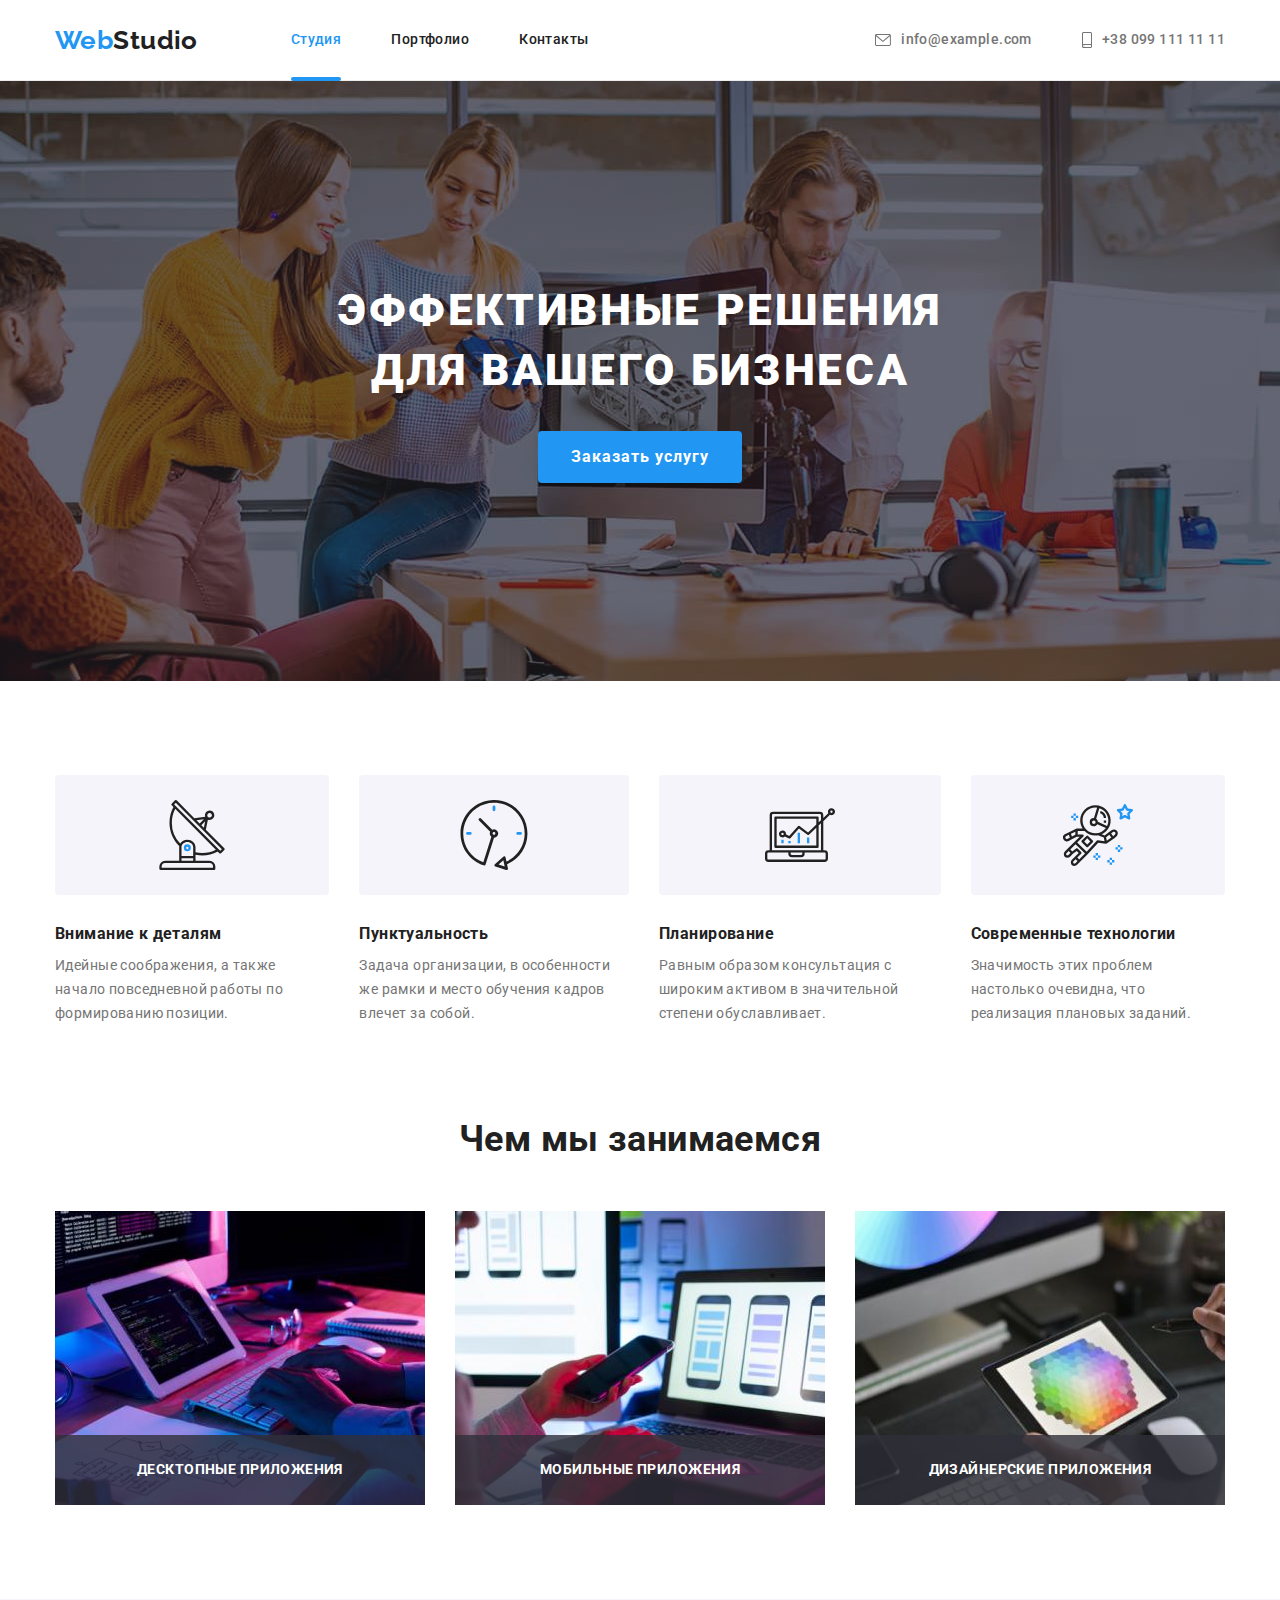
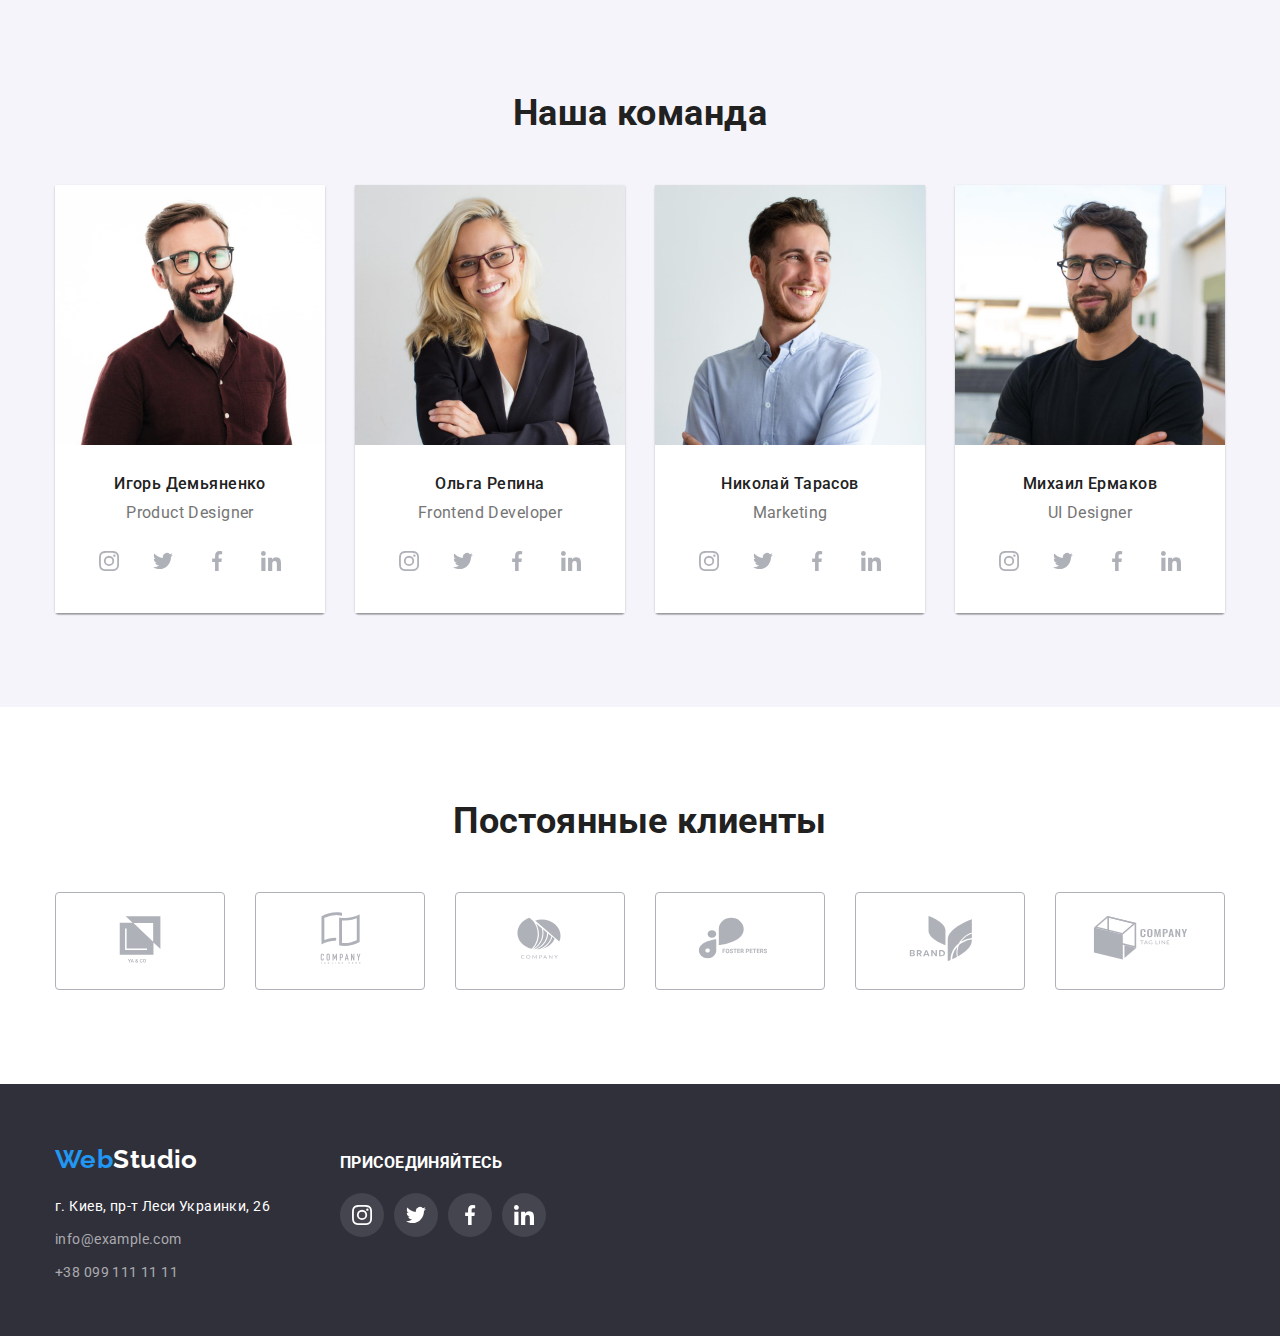
==== index.html @ 64d3f8d0 "new files" ====
<!DOCTYPE html>
<html lang="ru">

    <!-- Служебная информация -->

  <head>
    <meta charset="UTF-8">
    <meta http-equiv="X-UA-Compatible" content="IE=edge">
    <meta name="viewport" content="width=device-width, initial-scale=1.0">
    <title>Заголовок документа</title>
    <link rel="stylesheet" href="https://fonts.googleapis.com/css2?family=Raleway:wght@700&family=Roboto:wght@400;500;700;900&display=swap"/>
    <link rel="stylesheet" href="https://cdnjs.cloudflare.com/ajax/libs/modern-normalize/1.1.0/modern-normalize.min.css"/>
    <link rel="stylesheet" href="./css/styles.css"/>
  </head>

    <!-- Содержание -->

  <body>

    <!-- Шапка сайта -->

  <header class="page-header">
    <div class="container header-container">
           <a class="logo" href="./index.html"><span class="span">Web</span>Studio</a>
      <nav class="main-nav">
        <ul class="sitenav">
          <li class="sitenav-item"><a href="./index.html" class="sitenav-link current">Студия</a></li>
          <li class="sitenav-item"><a href="./portfolio.html" class="sitenav-link">Портфолио</a></li>
          <li class="sitenav-item"><a href="" class="sitenav-link">Контакты</a></li>
        </ul>
      </nav>
        <ul class="contacts">
          <li class="contacts-item"><a href="mailto:info@example.com" class="contacts-link">
            <svg class="contacts-icon" width="16" height="12">
              <use href="./images/symbol-defs.svg#icon-envelope"></use>
            </svg>info@example.com</a>
          </li>
          <li class="contacts-item"><a href="tel:+380991111111" class="contacts-link">
            <svg class="contacts-icon" width="10" height="16">
              <use href="./images/symbol-defs.svg#icon-smartphone"></use>
            </svg>+38 099 111 11 11</a>
          </li>
        </ul>
    </div>
  </header>

      <!-- Уникальный контент страницы -->

    <main>

      <!-- Герой -->

      <section class="hero image-hero">
       <div class="container">
        <h1 class="hero-title">Эффективные решения для вашего бизнеса</h1>
        <button class="hero-button" data-modal-open type="button">Заказать услугу</button>
       </div>
      </section>

      <!-- Особенности компании -->

      <section class="section">
      <div class="container">
        <h2 class="section-title visually-hidden">Особенности компании</h2>
        <ul class="feature">
          <li class="feature-item">
             <div class="feature-fon-icon"> 
              <svg class="feature-icon">
               <use href="./images/symbol-defs.svg#icon-antenna"></use>
              </svg>
             </div>
            <h3 class="feature-title">Внимание к деталям</h3>
            <p class="feature-description">Идейные соображения, а также начало повседневной работы по формированию позиции.</p>
          </li>
          <li class="feature-item">
             <div class="feature-fon-icon"> 
              <svg class="feature-icon">
               <use href="./images/symbol-defs.svg#icon-clock"></use>
              </svg>
             </div>
            <h3 class="feature-title">Пунктуальность</h3>
            <p class="feature-description">Задача организации, в особенности же рамки и место обучения кадров влечет за собой.</p>
          </li>
          <li class="feature-item">
             <div class="feature-fon-icon"> 
              <svg class="feature-icon">
               <use href="./images/symbol-defs.svg#icon-diagram"></use>
              </svg>
             </div>
            <h3 class="feature-title">Планирование</h3>
            <p class="feature-description">Равным образом консультация с широким активом в значительной степени обуславливает.</p>
          </li>
          <li class="feature-item">
             <div class="feature-fon-icon"> 
              <svg class="feature-icon">
               <use href="./images/symbol-defs.svg#icon-astronaut"></use>
              </svg>
             </div>
            <h3 class="feature-title">Современные технологии</h3>
            <p class="feature-description">Значимость этих проблем настолько очевидна, что реализация плановых заданий.</p>
          </li>
        </ul>
      </div> 
      </section>

      <!-- Чем мы занимаемся -->

      <section class="section work-section">
       <div class="container">
        <h2 class="section-title">Чем мы занимаемся</h2>
        <ul class="list">
          <li class="list-item">
           <div class="work-card">
            <img src="./images/programer-working.jpg" alt="программист работает за столом в офисе" width="370"/>
            <div class="work-description">ДЕСКТОПНЫЕ ПРИЛОЖЕНИЯ</div>
           </div> 
          </li>
          <li class="list-item">
           <div class="work-card">
            <img src="./images/designers-are-developing-application.jpg" alt="веб дизайнер выбирает мобильный интерфейс для проекта" width="370"/>
            <div class="work-description">МОБИЛЬНЫЕ ПРИЛОЖЕНИЯ</div>
           </div> 
          </li>
          <li class="list-item">
           <div class="work-card">
            <img src="./images/web-design-with-working-colour-selection-graphic.jpg" alt="креативный художник выбирает цвет для рабочего проекта" width="370"/>
            <div class="work-description">ДИЗАЙНЕРСКИЕ ПРИЛОЖЕНИЯ</div>
           </div> 
          </li>
        </ul>
       </div>
      </section>

      <!-- Наша команда -->

      <section class="section section-team">
       <div class="container">
        <h2 class="section-title">Наша команда</h2>
         <ul class="team">
          <li class="team-item">
           <img src="./images/1.jpg" alt="Фото Игорь Демьяненко" width="270"/>
            <div class="team-content">
             <h3 class="team-title">Игорь Демьяненко</h3>
               <p class="job-description">Product Designer</p>            
                <ul class="social-team">
                 <li class="social-link-icon">
                  <a class="social-link" href="">
                   <svg class="social-icon">
                    <use href="./images/symbol-defs.svg#icon-instagram"></use>
                   </svg>
                  </a>
                 </li>
                 <li class="social-link-icon">
                  <a class="social-link" href="">
                   <svg class="social-icon">
                    <use href="./images/symbol-defs.svg#icon-twitter"></use>
                   </svg>
                  </a>
                 </li>
                 <li class="social-link-icon">
                  <a class="social-link" href="">
                   <svg class="social-icon">
                    <use href="./images/symbol-defs.svg#icon-facebook"></use>
                   </svg>
                  </a>
                 </li>
                 <li class="social-link-icon">
                  <a class="social-link" href="">
                   <svg class="social-icon">
                    <use href="./images/symbol-defs.svg#icon-linkedin"></use>
                   </svg>
                  </a> 
                 </li>   
                </ul>
            </div> 
          </li>
          <li class="team-item">
           <img src="./images/2.jpg" alt="Фото Ольга Репина" width="270"/>
            <div class="team-content">
             <h3 class="team-title">Ольга Репина</h3>
              <p class="job-description">Frontend Developer</p>
               <ul class="social-team">
                <li class="social-link-icon">
                 <a class="social-link" href="">
                  <svg class="social-icon">
                   <use href="./images/symbol-defs.svg#icon-instagram"></use>
                  </svg>
                 </a>
                </li>
                <li class="social-link-icon">
                 <a class="social-link" href="">
                  <svg class="social-icon">
                   <use href="./images/symbol-defs.svg#icon-twitter"></use>
                  </svg>
                 </a>
                </li>
                <li class="social-link-icon">
                 <a class="social-link" href="">
                  <svg class="social-icon">
                   <use href="./images/symbol-defs.svg#icon-facebook"></use>
                  </svg>
                 </a>
                </li>
                <li class="social-link-icon">
                 <a class="social-link" href="">
                  <svg class="social-icon">
                   <use href="./images/symbol-defs.svg#icon-linkedin"></use>
                  </svg>
                 </a> 
                </li>
               </ul>
            </div>
          </li>
          <li class="team-item">
           <img src="./images/3.jpg" alt="Фото Николай Тарасов" width="270"/>
            <div class="team-content">
             <h3 class="team-title">Николай Тарасов</h3>
              <p class="job-description">Marketing</p>
               <ul class="social-team">
                <li class="social-link-icon">
                 <a class="social-link" href="">
                  <svg class="social-icon">
                   <use href="./images/symbol-defs.svg#icon-instagram"></use>
                  </svg>
                 </a>
                </li>
                <li class="social-link-icon">
                 <a class="social-link" href="">
                  <svg class="social-icon">
                   <use href="./images/symbol-defs.svg#icon-twitter"></use>
                  </svg>
                 </a>
                </li>
                <li class="social-link-icon">
                 <a class="social-link" href="">
                  <svg class="social-icon">
                   <use href="./images/symbol-defs.svg#icon-facebook"></use>
                  </svg>
                 </a>
                </li>
                <li class="social-link-icon">
                 <a class="social-link" href="">
                  <svg class="social-icon">
                   <use href="./images/symbol-defs.svg#icon-linkedin"></use>
                  </svg>
                 </a>  
                </li>
              </ul>
            </div>
          </li>
          <li class="team-item">
           <img src="./images/4.jpg" alt="Фото Михаил Ермаков" width="270"/>
            <div class="team-content">
             <h3 class="team-title">Михаил Ермаков</h3>
              <p class="job-description">UI Designer</p>
               <ul class="social-team">
                <li class="social-link-icon">
                 <a class="social-link" href="">
                  <svg class="social-icon">
                   <use href="./images/symbol-defs.svg#icon-instagram"></use>
                  </svg>
                 </a>
                </li>
                <li class="social-link-icon">
                 <a class="social-link" href="">
                  <svg class="social-icon">
                   <use href="./images/symbol-defs.svg#icon-twitter"></use>
                  </svg>
                 </a>
                </li>
                <li class="social-link-icon">
                 <a class="social-link" href="">
                  <svg class="social-icon">
                   <use href="./images/symbol-defs.svg#icon-facebook"></use>
                  </svg>
                 </a>
                </li>
                <li class="social-link-icon">
                 <a class="social-link" href="">
                  <svg class="social-icon">
                   <use href="./images/symbol-defs.svg#icon-linkedin"></use>
                  </svg>
                 </a>    
                </li>
               </ul>
            </div>
          </li>
        </ul>
       </div>
      </section>
    
      <!-- Постоянные клиенты -->
     
      <section class="section">
       <div class="container">
        <h2 class="section-title">Постоянные клиенты</h2>
        <ul class="clients">
          <li class="clients-item">
            <a href="" class="clients-link">
              <svg class="clients-icon">
                <use href="./images/symbol-defs.svg#icon-Logo1"></use>
              </svg>
            </a>
          </li> 
          <li class="clients-item">
            <a href="" class="clients-link">
              <svg class="clients-icon">
                <use href="./images/symbol-defs.svg#icon-Logo2"></use>
              </svg>
            </a>
          </li>
          <li class="clients-item">
            <a href="" class="clients-link">
              <svg class="clients-icon">
                <use href="./images/symbol-defs.svg#icon-Logo3"></use>
              </svg>
            </a>
          </li> 
          <li class="clients-item">
            <a href="" class="clients-link">
              <svg class="clients-icon">
                <use href="./images/symbol-defs.svg#icon-Logo4"></use>
              </svg>           
            </a>
          </li>
          <li class="clients-item">
            <a href="" class="clients-link">           
              <svg class="clients-icon">
                <use href="./images/symbol-defs.svg#icon-Logo5"></use>
              </svg>           
            </a>
          </li>
          <li class="clients-item">
            <a href="" class="clients-link">
              <svg class="clients-icon">
                <use href="./images/symbol-defs.svg#icon-Logo6"></use>
              </svg>
            </a>
          </li>  
        </ul>     
       </div>
      </section>
    </main>     

      <!-- Футер -->

<footer class="footer">

  <div class="container foot">

   <div class="footer-adres">   
      <a class="footer-logo" href="./index.html"><span class="span">Web</span>Studio</a>        
   <address>
    <ul class="contacts-footer">
      <li class="contacts-footer-address">г. Киев, пр-т Леси Украинки, 26<br></li>
      <li class="contacts-footer-item"><a href="mailto:info@example.com" class="contacts-footer-link">info@example.com</a><br></li>
      <li class="contacts-footer-item"><a href="tel:+380991111111" class="contacts-footer-link">+38 099 111 11 11</a></li>
    </ul>
   </address>
   </div>
  
   <div class="social-footer">
    <h3 class="social-footer-title">ПРИСОЕДИНЯЙТЕСЬ</h3>
     <ul class="social">
      <li class="social-footer-item">
       <a class="social-link" href="">
        <svg class="social-footer-icon">
          <use href="./images/symbol-defs.svg#icon-instagram"></use>
        </svg>
       </a>
      </li>
      <li class="social-footer-item">
        <a class="social-link" href="">
         <svg class="social-footer-icon">
           <use href="./images/symbol-defs.svg#icon-twitter"></use>
         </svg>
        </a>
       </li>
       <li class="social-footer-item">
        <a class="social-link" href="">
         <svg class="social-footer-icon">
           <use href="./images/symbol-defs.svg#icon-facebook"></use>
         </svg>
        </a>
       </li>
       <li class="social-footer-item">
        <a class="social-link" href="">
         <svg class="social-footer-icon">
           <use href="./images/symbol-defs.svg#icon-linkedin"></use>
         </svg>
        </a>
       </li>
     </ul>
   </div>
  </div>
</footer>

<div class="backdrop is-hidden" data-modal>
  <div class="modal">
    <button class="close-button" type="button" data-modal-close>
      <svg class="icon-close">
        <use href="./images/symbol-defs.svg#icon-close"></use>
      </svg>
    </button>

  <form class="form" autocomplete="off">
   <h3 class="form-title">Оставьте свои данные, мы вам перезвоним</h3>
    <ul>
       <li>
        <label class="form-field">
         <span class="form-label">Имя</span>
         <input type="text" class="form-input" name="name" placeholder=" " />
          <svg class="form-icon">
           <use href="./images/symbol-defs.svg#icon-person-black"></use>
          </svg>
        </label>
       </li>
      <li>
       <label class="form-field">
        <span class="form-label">Телефон</span>
        <input type="tel" class="form-input" name="phone" placeholder=" " />
         <svg class="form-icon">
          <use href="./images/symbol-defs.svg#icon-phone-black"></use>
         </svg>
       </label>
      </li>
     <li>
      <label class="form-field">
       <span class="form-label">Почта</span>
       <input type="email" class="form-input" name="mail" placeholder=" " />
        <svg class="form-icon">
         <use href="./images/symbol-defs.svg#icon-email-black"></use>
        </svg>
      </label>
     </li>
    <li>
     <label class="form-field">
      <span class="form-label">Комментарий</span>
      <textarea class="form-input comment-input" name="comment" cols="30" rows="5" placeholder="Введите текст"></textarea>
     </label>
    </li>
   </ul>

   <div>
      <label class="field-checkbox">
        <input class="checkbox" type="checkbox" name="checkbox" />
        <span class="checkbox-icon"></span>
        <span class="label">Соглашаюсь с рассылкой и принимаю <a href="" class="modal-policy-link">Условия договора</a></span>
      </label>
   </div>

   <div class="send-form-btn">
      <button class="form-btn" type="submit">Отправить</button>
   </div>

  </form>
 </div>
</div>
<script src="./js/modal.js"></script>
</body>
</html>
---- css/styles.css ----
/* цвет основного текста #212121 */
/* вторичный цвет текста  #757575; */
/* третий цвет текста  rgba(255, 255, 255, 0.6); */
/* белый #FFFFFF  */
/* акцент #2196F3 */
/* второй цвет фона #2F303A; */

:root {
    --title-text-color: #212121;
    --primary-text-color: #757575;
    --third-text-color: rgba(255, 255, 255, 0.6);
    --accent-color: #2196F3;
    --primary-white-color: #ffffff;
    --second-bgc:#2F303A;
  }

/* Body */

body {
    background-color: var(--primary-white-color);
    color: var(--primary-text-color);
    font-family: Roboto, sans-serif;
    letter-spacing: 0.03em;
    font-size: 14px;
    line-height: 1.14;
  }

a {
    text-decoration: none;
  }  

ul {
    margin: 0;
    padding: 0;
    list-style: none;
  }

h1, h2, h3, h4, p {
    margin: 0;
  }  
  
.container {
    margin-left: auto;
    margin-right: auto;
    padding-right: 15px;
    padding-left: 15px;
    width: 1200px;
    /* outline: 1px solid tomato; */
  }
  
img {
    display: block;
    width: 100%;
    /* max-width: 100%; */
    height: auto;
  } 

.visually-hidden {
    position: absolute;
    width: 1px;
    height: 1px;
    margin: -1px;
    border: 0;
    padding: 0;
    clip: rect(0 0 0 0);
    overflow: hidden;
  }    

/* Logo */

.page-header {
    border-bottom: 1px solid #ECECEC;
  }

.header-container {
    display: flex;
    align-items: center;
  }

.logo {
    display: block;
    color: var(--title-text-color);
    font-family: Raleway, sans-serif;
    font-weight: 700;
    font-size: 26px;
    line-height: 1.19;
    transition: color 250ms cubic-bezier(0.4, 0, 0.2, 1);
  }
  
.logo:hover,
.span {
    color: var(--accent-color);
  }

/* Sitenav */

.main-nav {
    margin-left: 93px;
  }

.sitenav-link {
    color: var(--title-text-color);
    font-weight: 500;
    position: relative;
    transition: color 250ms cubic-bezier(0.4, 0, 0.2, 1);
  }

.sitenav-link:hover,
.sitenav-link:focus {
    color: var(--accent-color);
  }

.sitenav-link.current {
    color: var(--accent-color);
  }  

.sitenav-link.current::after {
    content: '';
    position: absolute;
    left: 0;
    bottom: -1px;
    width: 100%;
    height: 4px;
    background-color: var(--accent-color);
    border-radius: 2px;       
  }

.sitenav {
    display: flex;
  }  

.sitenav-link,
.contacts-link { 
    display: block;   
    padding-top: 32px;
    padding-bottom: 32px;
  }

.sitenav > .sitenav-item:not(:last-child) {
    margin-right: 50px;
  }

/* Contacts header */

.contacts-link {
    display: flex;
    align-items: center;
    color: var(--primary-text-color);
    font-weight: 500;
    transition: color 250ms cubic-bezier(0.4, 0, 0.2, 1); 
  }
  
.contacts-link:hover,
.contacts-link:focus {
    color: var(--accent-color); 
  } 

.contacts-link:hover .contacts-icon,
.contacts-link:focus .contacts-icon {
    fill: var(--accent-color); 
  }

.contacts {
    display: flex;
    margin-left: auto;
  }  

.contacts > .contacts-item:not(:last-child) {
    margin-right: 50px;
  }

.contacts-icon {
    margin-right: 10px;
    fill: var(--primary-text-color);  
    transition: fill 250ms cubic-bezier(0.4, 0, 0.2, 1);
  }

/* Hero */

.hero {
    padding: 200px 0;
    text-align: center;
    background: var(--second-bgc);
    margin-left: auto;
    margin-right: auto;
  }

.hero-title {
    margin-bottom: 30px;
    color: #ffffff;
    font-weight: 900;
    font-size: 44px;
    line-height: 1.36;
    letter-spacing: 0.06em;
    margin-left: auto;
    margin-right: auto;
    width: 694px;
    text-transform: uppercase;
  }

.image-hero {
    max-width: 1600px;
    height: 600px;
    background-size: cover;
    background-repeat: no-repeat;
    background-position: center;
    background-image: linear-gradient(
    rgba(47, 48, 58, 0.4),
    rgba(47, 48, 58, 0.4)
    ), 
    url(../images/hero_img.jpg);
  }

/* Hero button and modal */

.hero-button, 
.form-btn {
    display: inline-block;
    border-radius: 4px;
    padding: 10px 32px;
    min-width: 200px;
    border: 1px solid transparent;
    color: var(--primary-white-color);
    background-color: var(--accent-color);
    font-weight: 700;
    font-size: 16px;
    line-height: 1.87;
    letter-spacing: 0.06em;
    box-shadow: 0px 4px 4px rgba(0, 0, 0, 0.15);
    cursor: pointer;
    transition: background-color 250ms cubic-bezier(0.4, 0, 0.2, 1);
    /*либо transition-property: background-color;
    transition-duration: 250ms;
    transition-timing-function: cubic-bezier(0.4, 0, 0.2, 1);
    transition-delay: 250ms; */
  }

.hero-button:hover,
.hero-button:focus,
.form-btn:hover,
.form-btn:focus {
    background-color: #188CE8;
  }  
  
.backdrop {
    position: fixed;
    top: 0;
    left: 0;
    width: 100%;
    height: 100%;
    background-color: rgba(0, 0, 0, 0.2);
    opacity: 1;
    transition: opacity 250ms cubic-bezier(0.4, 0, 0.2, 1);
  }

.backdrop.is-hidden {
    opacity: 0;
    pointer-events: none;
  }  

.backdrop.is-hidden .modal {
    transform: translate(-50%, -50%) scale(0.8); 
  }  

.modal {
    position: absolute;
    top: 50%;
    left: 50%;
    min-width: 528px;
    min-height: 581px;
    background-color: var(--primary-white-color);
    box-shadow: 0px 1px 3px rgba(0, 0, 0, 0.12), 0px 1px 1px rgba(0, 0, 0, 0.14), 0px 2px 1px rgba(0, 0, 0, 0.2);
    border-radius: 4px;
    transform: translate(-50%, -50%) scale(1);
    transition: transform 250ms cubic-bezier(0.4, 0, 0.2, 1);
  }
  
.close-button {
    position: absolute;
    width: 30px;
    height: 30px;
    padding: 0; 
    top: 8px;
    right: 8px;
    background:#ffffff;
    border: 1px solid rgba(0, 0, 0, 0.1);
    border-radius: 50%;
    cursor: pointer;
  }

.icon-close {
    width: 18px;
    height: 18px;
    margin-top: 4px;
    fill: #000000;
    transition: fill 250ms cubic-bezier(0.4, 0, 0.2, 1);  
  }  

.icon-close:hover,
.icon-close:focus {
    fill: var(--accent-color);
  }

/* Section */

.section {
    padding-top: 94px;
    padding-bottom: 94px;
  }

.section-title {
    margin-bottom: 50px;
    color: var(--title-text-color);
    font-weight: 700;
    font-size: 36px;
    line-height: 1.16;
    text-align: center;
  }

/* Feature и description Особенности компании */

.feature-title {
    margin-top: 30px;
    margin-bottom: 10px;
    color: var(--title-text-color);
    font-weight: 700;
  }  

.feature-description {
    line-height: 1.71;    
  }

.feature {
    display: flex;   
  }   

.feature-item:not(:last-child) {
    margin-right: 30px;    
  }

.feature-fon-icon {
    background-color: #F5F4FA; 
    border-radius: 4px;
    padding-top: 25px;
    padding-bottom: 25px;
    display: flex;
    justify-content: center;
  }

.feature-icon {
    width: 70px;
    height: 70px;
  }

/* Чем мы занимаемся */

.work-section {
    padding-top: 0px;
  }

.list {
    display: flex;  
  }    

.list-item:not(:last-child) {
    margin-right: 30px;
  }

.work-card {
    position: relative;
  }

.work-description {
    position: absolute;
    width: 100%;
    height: 70px;
    background-color: rgba(47, 48, 58, 0.8);
    bottom: 0;
    color: #ffffff;
    padding-top: 27px;
    padding-bottom: 27px;
    font-size: 14px;
    line-height: 1.14;
    font-weight: 700;
    text-align: center;
    text-transform: uppercase;
  }

/* Team и job  */ 

.team-content {
    padding-top: 30px;
    padding-bottom: 30px;
    background-color: #ffffff;
    text-align: center;
  }  

.team-title {
    margin-bottom: 10px;
    color: var(--title-text-color);
    font-weight: 500;
    font-size: 16px;
    line-height: 1.18; 
  }

.job-description {
    margin-bottom: 16px;
    font-weight: 400;
    font-size: 16px;
    line-height: 1.18;
  } 

.section-team {
    background-color: #F5F4FA;    
    max-width: 1600px;
    margin-left: auto;
    margin-right: auto;
  }  

.team {
    display: flex;
  }  

.team-item { 
    box-shadow: 0px 1px 3px rgba(0, 0, 0, 0.12), 0px 1px 1px rgba(0, 0, 0, 0.14), 0px 2px 1px rgba(0, 0, 0, 0.2);
    border-radius: 0px 0px 4px 4px;
  }

.team-item:not(:last-child) {
    margin-right: 30px;
  }

.social-team {
    display: flex;
    justify-content: center;
  }

.social-link-icon:not(:last-child) {
    margin-right: 10px;
  }

.social-link:hover, 
.social-link:focus { 
    background-color: var(--accent-color);
  }

.social-link:hover .social-icon,
.social-link:focus .social-icon { 
    fill: var(--primary-white-color);
  }

.social-link {
    width: 44px;
    height: 44px;
    border-radius: 50%;
    border: none;
    display: flex;
    justify-content: center;
    align-items: center;
    background-color: rgba(255, 255, 255, 0.1);
    transition: background-color 250ms cubic-bezier(0.4, 0, 0.2, 1);
  }

.social-icon {
    width: 20px;
    height: 20px;
    fill: #afb1b8;
    transition: fill 250ms cubic-bezier(0.4, 0, 0.2, 1);
  }

/* Clients */

.clients {
    display: flex;
  }
  
.clients-item:not(:last-child) {
    margin-right: 30px;
  }

.clients-link:hover,
.clients-link:focus {
    border: 1px solid var(--accent-color); 
  }

.clients-link {
    display: block;
    padding: 16px 32px; 
    width: 170px;
    border: 1px solid #AFB1B8; 
    border-radius: 4px;
    transition: border 250ms cubic-bezier(0.4, 0, 0.2, 1);
  }

.clients-link:hover .clients-icon, 
.clients-link:focus .clients-icon {
    fill: var(--accent-color); 
  } 

.clients-icon {
    width: 106px;
    height: 60px;
    fill: #afb1b8;
    transition: fill 250ms cubic-bezier(0.4, 0, 0.2, 1);
  }
  
/* Footer */

.footer {
    max-width: 1600px;
    height: 252px;
    background-size: contain;
    background-repeat: no-repeat;
    background-position: center;
    margin-left: auto;
    margin-right: auto;
    padding: 60px 0;
    background: var(--second-bgc);    
  }

.footer-logo {
    display: inline-block;
    margin-bottom: 20px; 
    color: var(--primary-white-color);
    font-family: Raleway, sans-serif;
    font-weight: 700;
    font-size: 26px;
    line-height: 1.19;        
  }

.contacts-footer-address {
    color: var(--primary-white-color);
    line-height: 1.71;
    font-style: normal; 
  } 

.social-footer-icon {
    width: 20px;
    height: 20px;
    fill: var(--primary-white-color);
  }

.contacts-footer-link {
    color: var(--third-text-color);
    line-height: 1.71;
    font-style: normal;
  }
  
.contacts-footer-item {
    margin-top: 9px;
  }

.social {
    display: flex;
  }

.foot {
    display: flex;
    align-items: baseline;  
  }

.social-footer {
    margin-left: 70px;
  }

.social-footer-title {
    color: var(--primary-white-color);
    font-weight: 700;
    margin-bottom: 20px;
  } 

.social-footer-item:not(:last-child) {
    margin-right: 10px;
  }

/* Portfolio page */

/* Меню на странице портфолио */ 

.menu-list {
    display: flex;
    justify-content: center;
    margin-bottom: 50px;
  }

.menu-item:not(:last-child) {
    margin-right: 8px;
  }

.menu-btn {
    color: var(--title-text-color);
    background-color:#F5F4FA;
    border: transparent;
    font-weight: 500;
    font-size: 16px;
    line-height: 1.62;
    text-align: center;
    cursor: pointer;
    border-radius: 4px;
    padding: 6px 22px;
    transition: background-color 250ms cubic-bezier(0.4, 0, 0.2, 1),
                color 250ms cubic-bezier(0.4, 0, 0.2, 1),
                box-shadow 250ms cubic-bezier(0.4, 0, 0.2, 1);           
  }
  
.menu-btn:hover,
.menu-btn:focus {
    color: var(--primary-white-color);
    background-color: var(--accent-color);
    box-shadow: 0px 3px 1px rgba(0, 0, 0, 0.1), 0px 1px 2px rgba(0, 0, 0, 0.08), 0px 2px 2px rgba(0, 0, 0, 0.12);
  }
  
/* Наши проекты и описание */ 

.project-title {
   color: var(--title-text-color);
   font-weight: 700;
   font-size: 18px;
   line-height: 2.0;
   letter-spacing: 0.06em;
   margin-bottom: 4px; 
  }

.project-description {
   color: var(--primary-text-color);
   font-weight: 400;
   font-size: 16px;
   line-height: 1.87;
  }

.project {
   display: flex;
   flex-wrap: wrap;   
  }   

.project-item {
   margin-right: 30px;
   margin-bottom: 30px;
  }

.project-link {
   display: block;
  }

.project-item:nth-child(3n) {
   margin-right: 0px;
  }  

.project-item:nth-last-child(-n + 3) {  
   margin-bottom: 0px;
  }  

.project-content {
   padding: 20px 24px;
   background: #ffffff;
   border: 1px solid #eeeeee;  
  }

.project-link:hover,
.project-link:focus {
   box-shadow: 0px 1px 1px rgba(0, 0, 0, 0.12), 0px 4px 4px rgba(0, 0, 0, 0.06), 1px 4px 6px rgba(0, 0, 0, 0.16);
  }

.gallery-card {
   position: relative;
   overflow: hidden;
  }

.gallery-description {
   position: absolute;
   width: 100%;
   height: 100%;
   background-color: rgba(33, 150, 243, 0.9);
   bottom: -100%;
   color: #ffffff;
   padding: 63px 24px;
   font-size: 18px;
   line-height: 1.6;
   transition: transform 250ms cubic-bezier(0.4, 0, 0.2, 1);
   /* transform .3s linear; */
  }

  .project-link:hover .gallery-description,
  .project-link:focus .gallery-description {
   transform: translateY(-100%);
  }

/* modal form elements */
  
.form {
    width: 528px;
    margin-left: auto;
    margin-right: auto;
    padding-left: 41px;
    padding-right: 39px;
    /* outline: 1px solid tomato; */
  }

.form-title {
    margin-top: 40px;
    margin-bottom: 12px;
    color: var(--title-text-color);
    font-weight: 700;
    font-size: 20px;
    line-height: 1.15;
    text-align: center;
  }

.form-field {
    display: flex; 
    flex-direction: column;
    position: relative;
    margin-bottom: 10px;
    /* outline: 1px solid blue;  */
  }

.form-label {
    font-size: 12px;
    line-height: 1.16;
    letter-spacing: 0.01em;

  }

.form-input {
    margin-top: 4px;
    padding-top: 11px;
    padding-bottom: 11px;
    padding-right: 12px;
    padding-left: 42px;
    border-radius: 4px;
    border: 1px solid rgba(33, 33, 33, 0.2);
    transition: border-color 250ms cubic-bezier(0.4, 0, 0.2, 1);
  } 

.form-input:focus {
    border-color: var(--accent-color);
  }
  
.form-input:focus ~ .form-icon {
    fill: var(--accent-color);
  }

.comment-input {
    padding: 12px 16px;
  }

.form-icon {
    display: inline-block;
    width: 18px;
    height: 18px;
    fill: var(--title-text-color);
    transition: fill 250ms cubic-bezier(0.4, 0, 0.2, 1);
    position: absolute;
    top: 50%;
    left: 12px;
  }
  
textarea {
    resize: none;
  }

.form-input::placeholder {
    color: rgba(117, 117, 117, 0.5);
  }

.field-checkbox {
    display: flex;
    align-items: center;
    justify-content: center;
    margin-top: 20px;
    margin-bottom: 30px;
    /* outline: 1px solid black; */
  }
  
.checkbox {
    /* -webkit-appearance: none;
    -moz-appearance: none;
    appearance: none;
    position: absolute; */
    position: absolute;
    width: 1px;
    height: 1px;
    margin: -1px;
    border: 0;
    padding: 0;
    clip: rect(0 0 0 0);
    overflow: hidden; 
  }

.checkbox-icon {
    display: inline-block;
    width: 15px;
    height: 15px;
    margin-right: 7px;
    border: 2px solid #212121;
    border-radius: 2px;
    transition: 250ms cubic-bezier(0.4, 0, 0.2, 1);
  }

.checkbox:checked + .checkbox-icon {
    transform: scale(1.2);
    border-color: transparent;
    background-color:var(--accent-color);
    background-image: url('../images/full-check.svg');
    background-size: contain;
    background-origin: border-box;
  }

.label {
    line-height: 1.71;
  }

.modal-policy-link {
    color: var(--accent-color);
    text-decoration: underline;
  }
  
.form-btn {
    padding-left:  56px;
    padding-right: 55px;
  }
  
.send-form-btn {
    display: flex;
    justify-content: center;
    margin-bottom: 40px;
  }
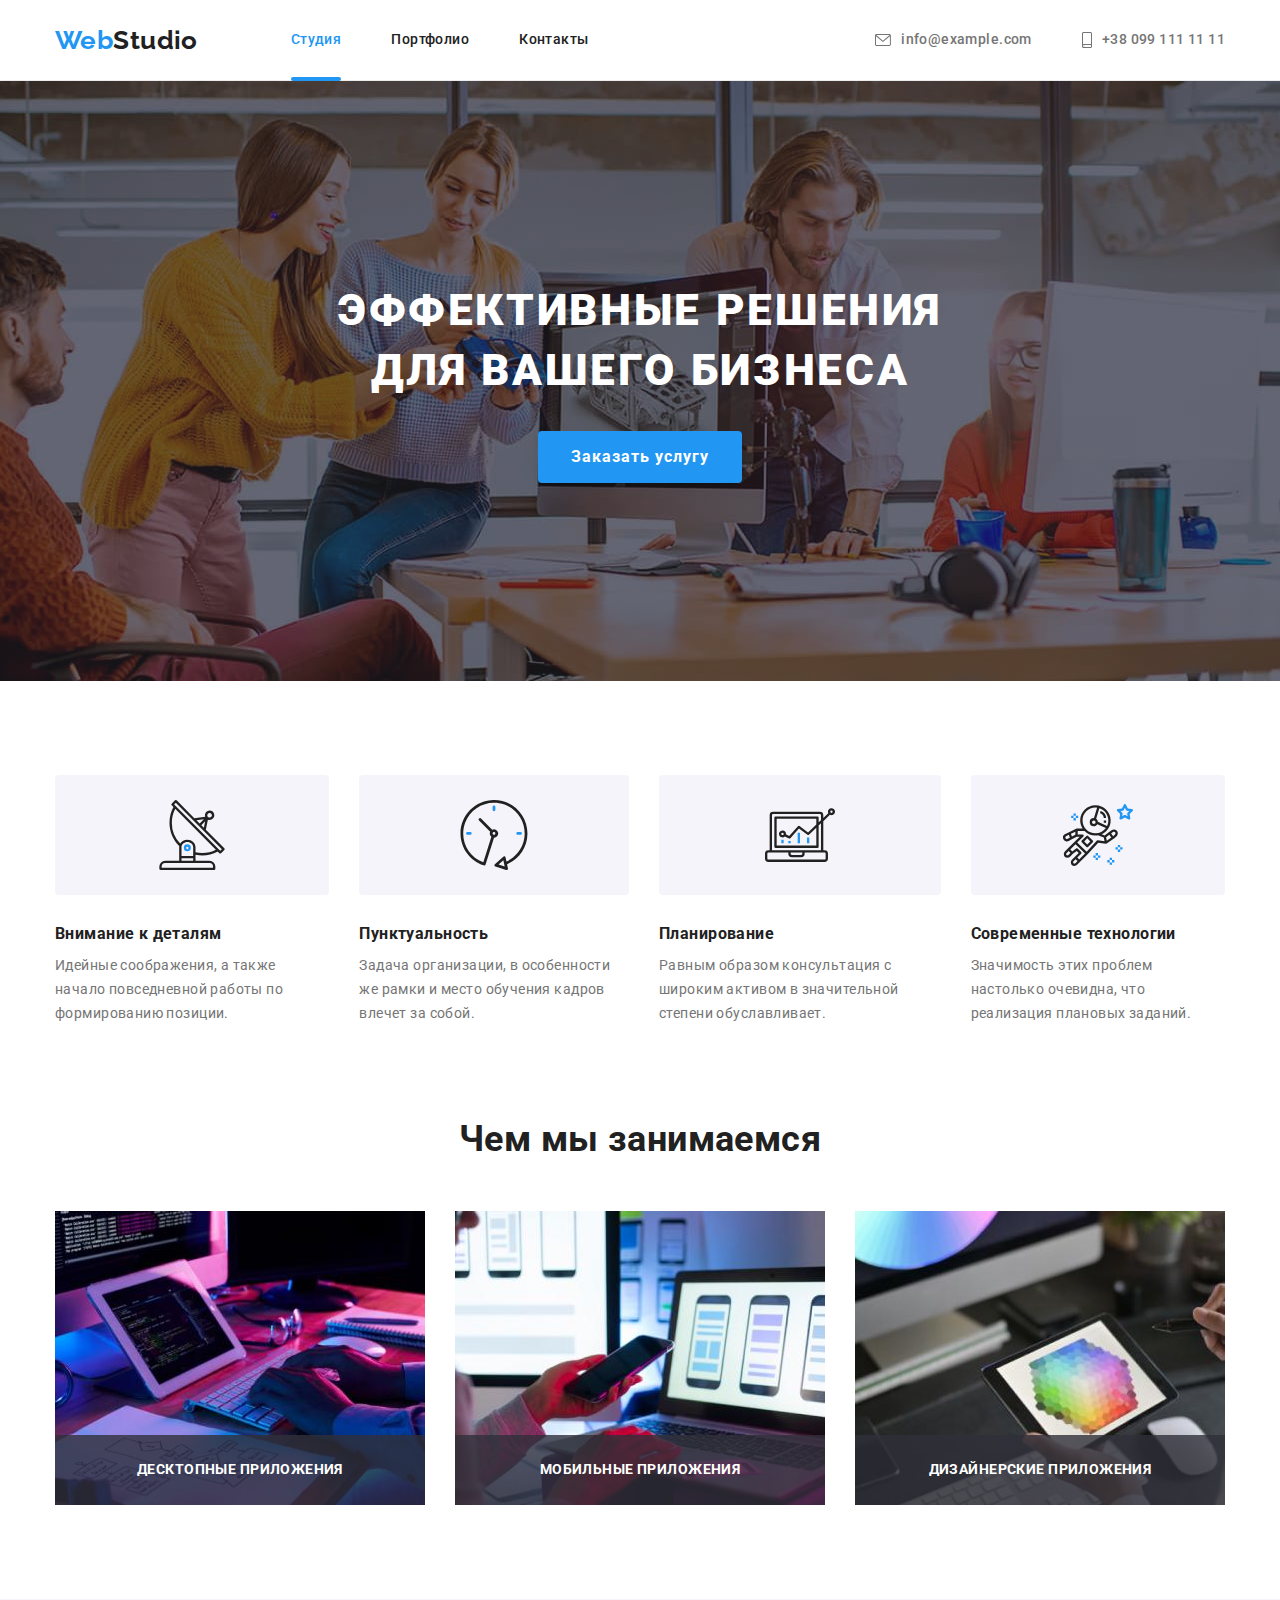
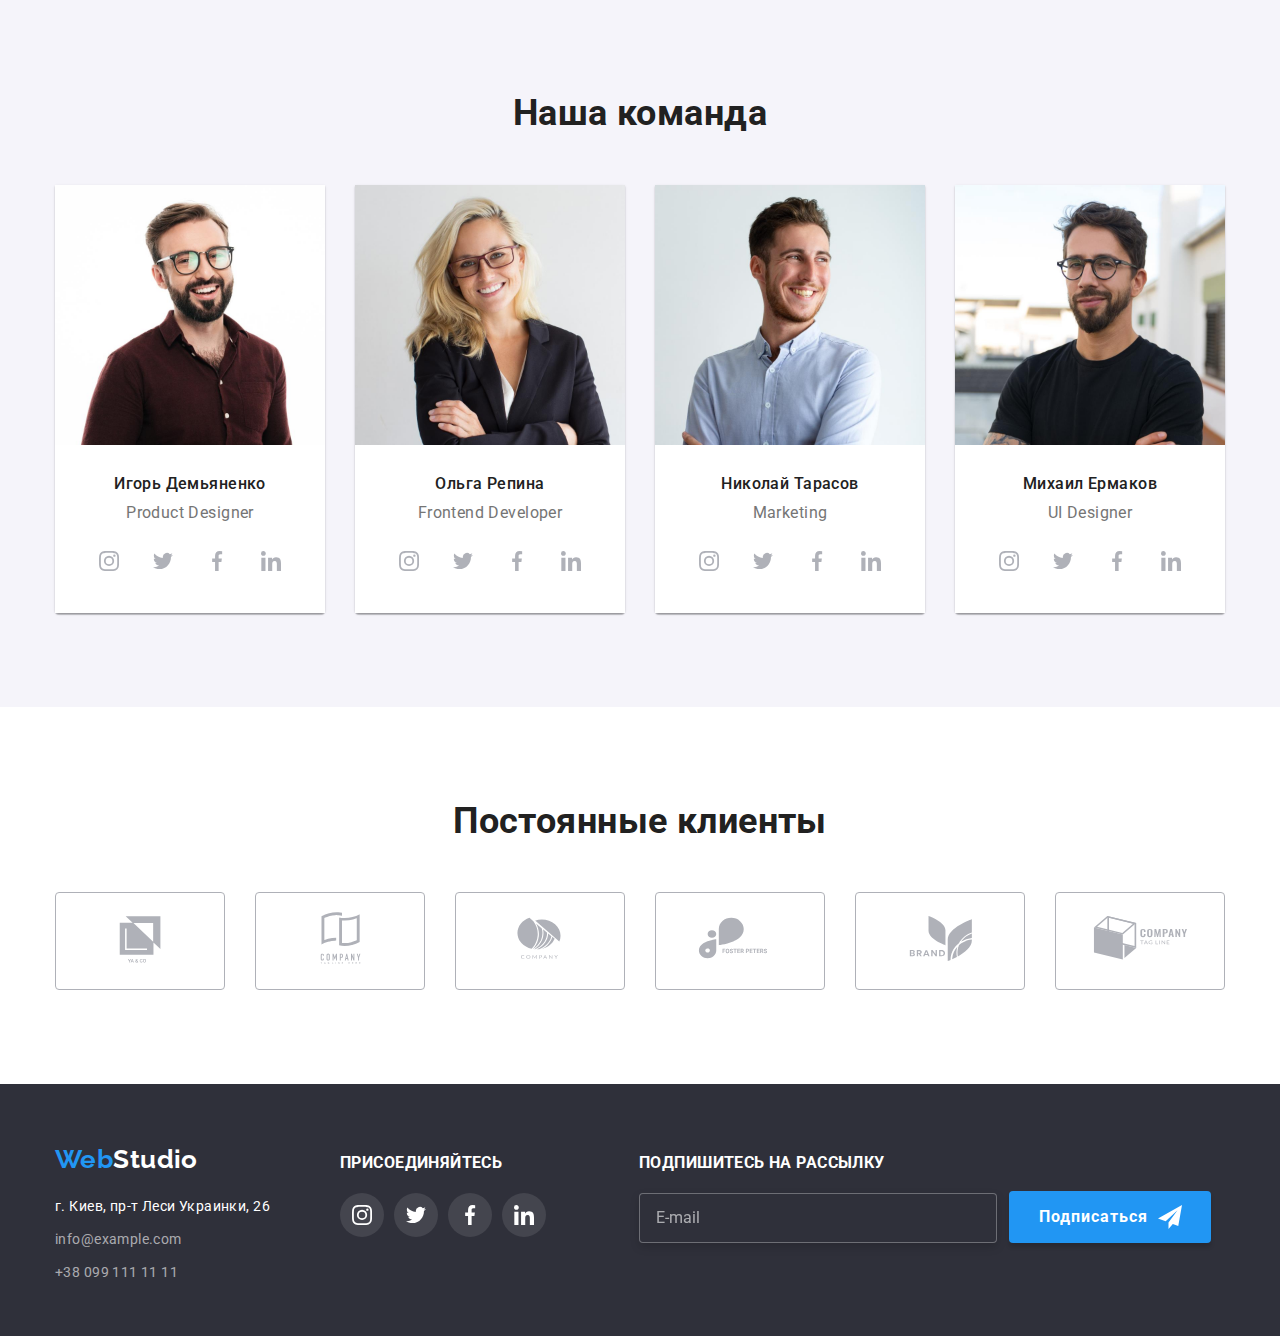
==== commit c5936482: "new footer and other elements" ====
--- a/index.html
+++ b/index.html
@@ -392,8 +392,28 @@
        </li>
      </ul>
    </div>
+
+   <div class="last-block-footer">
+    <h3 class="last-block-title">ПОДПИШИТЕСЬ НА РАССЫЛКУ</h3>
+     <ul class="last-block">
+      <li class="last-block-item">
+       <label class="field-footer">
+        <input type="email" class="input-footer" name="mail" placeholder="E-mail" />
+       </label>
+      </li>
+      <li class="last-block-item">
+        <button class="btn-footer" type="submit">Подписаться   
+          <svg class="icon-send">
+            <use href="./images/symbol-defs.svg#icon-send"></use>
+          </svg>
+        </button>        
+      </li>
+     </ul>
+   </div>
   </div>
 </footer>
+
+<!-- Модалка и форма -->
 
 <div class="backdrop is-hidden" data-modal>
   <div class="modal">
@@ -404,7 +424,7 @@
     </button>
 
   <form class="form" autocomplete="off">
-   <h3 class="form-title">Оставьте свои данные, мы вам перезвоним</h3>
+   <h2 class="form-title">Оставьте свои данные, мы вам перезвоним</h2>
     <ul>
        <li>
         <label class="form-field">
@@ -440,7 +460,6 @@
      </label>
     </li>
    </ul>
-
    <div>
       <label class="field-checkbox">
         <input class="checkbox" type="checkbox" name="checkbox" />
@@ -448,11 +467,9 @@
         <span class="label">Соглашаюсь с рассылкой и принимаю <a href="" class="modal-policy-link">Условия договора</a></span>
       </label>
    </div>
-
    <div class="send-form-btn">
       <button class="form-btn" type="submit">Отправить</button>
    </div>
-
   </form>
  </div>
 </div>
--- a/css/styles.css
+++ b/css/styles.css
@@ -214,7 +214,8 @@
 /* Hero button and modal */
 
 .hero-button, 
-.form-btn {
+.form-btn,
+.btn-footer {
     display: inline-block;
     border-radius: 4px;
     padding: 10px 32px;
@@ -238,7 +239,9 @@
 .hero-button:hover,
 .hero-button:focus,
 .form-btn:hover,
-.form-btn:focus {
+.form-btn:focus,
+.btn-footer:hover,
+.btn-footer:focus {
     background-color: #188CE8;
   }  
   
@@ -556,14 +559,15 @@
 
 .foot {
     display: flex;
-    align-items: baseline;  
+    align-items: baseline;
   }
 
 .social-footer {
     margin-left: 70px;
   }
 
-.social-footer-title {
+.social-footer-title,
+.last-block-title {
     color: var(--primary-white-color);
     font-weight: 700;
     margin-bottom: 20px;
@@ -571,6 +575,51 @@
 
 .social-footer-item:not(:last-child) {
     margin-right: 10px;
+  }
+
+.last-block-footer {
+    margin-left: 93px;
+  }
+
+.input-footer {
+    width: 358px;
+    height: 50px;
+    padding: 15px 16px;
+    color: var(--primary-white-color);
+    background-color: var(--second-bgc);
+    border-radius: 4px;
+    border: 1px solid rgba(255, 255, 255, 0.3);
+    filter: drop-shadow(0px 4px 4px rgba(0, 0, 0, 0.15));
+    transition: border-color 250ms cubic-bezier(0.4, 0, 0.2, 1);    
+  } 
+
+.input-footer::placeholder {
+    font-size: 16px;  
+    line-height: 1.25;
+    font-style: normal;
+    color: var(--third-text-color);
+  }
+
+.last-block-item {
+    position: relative;
+  }
+
+.btn-footer {
+    display: flex;
+    align-items: center;
+    justify-content: center;
+    padding-left: 29px;
+    padding-right: 28px;
+    position: absolute;
+    bottom: 1%;
+    left: 100%;
+    margin-left: 12px;
+  }
+
+.icon-send {
+    width: 24px;
+    height: 24px;
+    margin-left: 10px;
   }
 
 /* Portfolio page */
@@ -732,8 +781,10 @@
     transition: border-color 250ms cubic-bezier(0.4, 0, 0.2, 1);
   } 
 
-.form-input:focus {
+.form-input:focus,
+.input-footer:focus {
     border-color: var(--accent-color);
+    outline: none;
   }
   
 .form-input:focus ~ .form-icon {
@@ -773,10 +824,9 @@
   }
   
 .checkbox {
-    /* -webkit-appearance: none;
+    -webkit-appearance: none;
     -moz-appearance: none;
     appearance: none;
-    position: absolute; */
     position: absolute;
     width: 1px;
     height: 1px;
